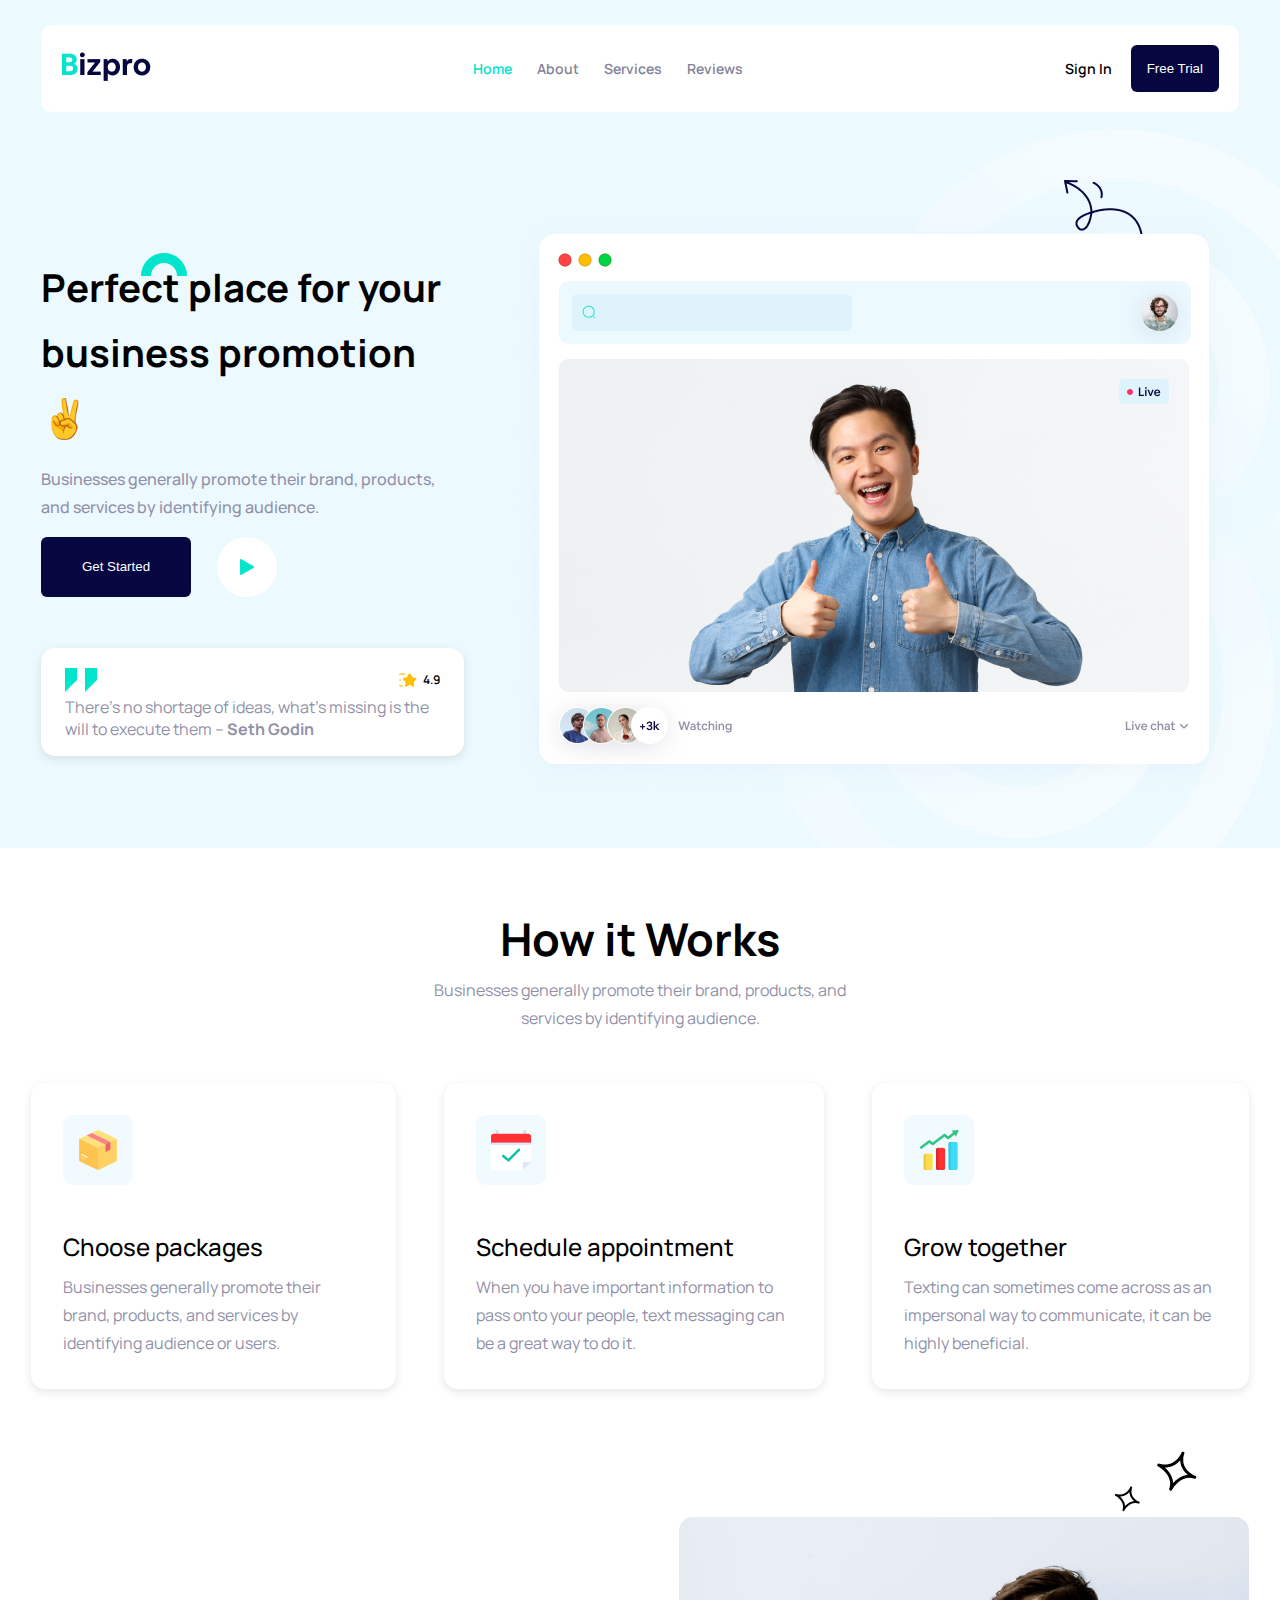
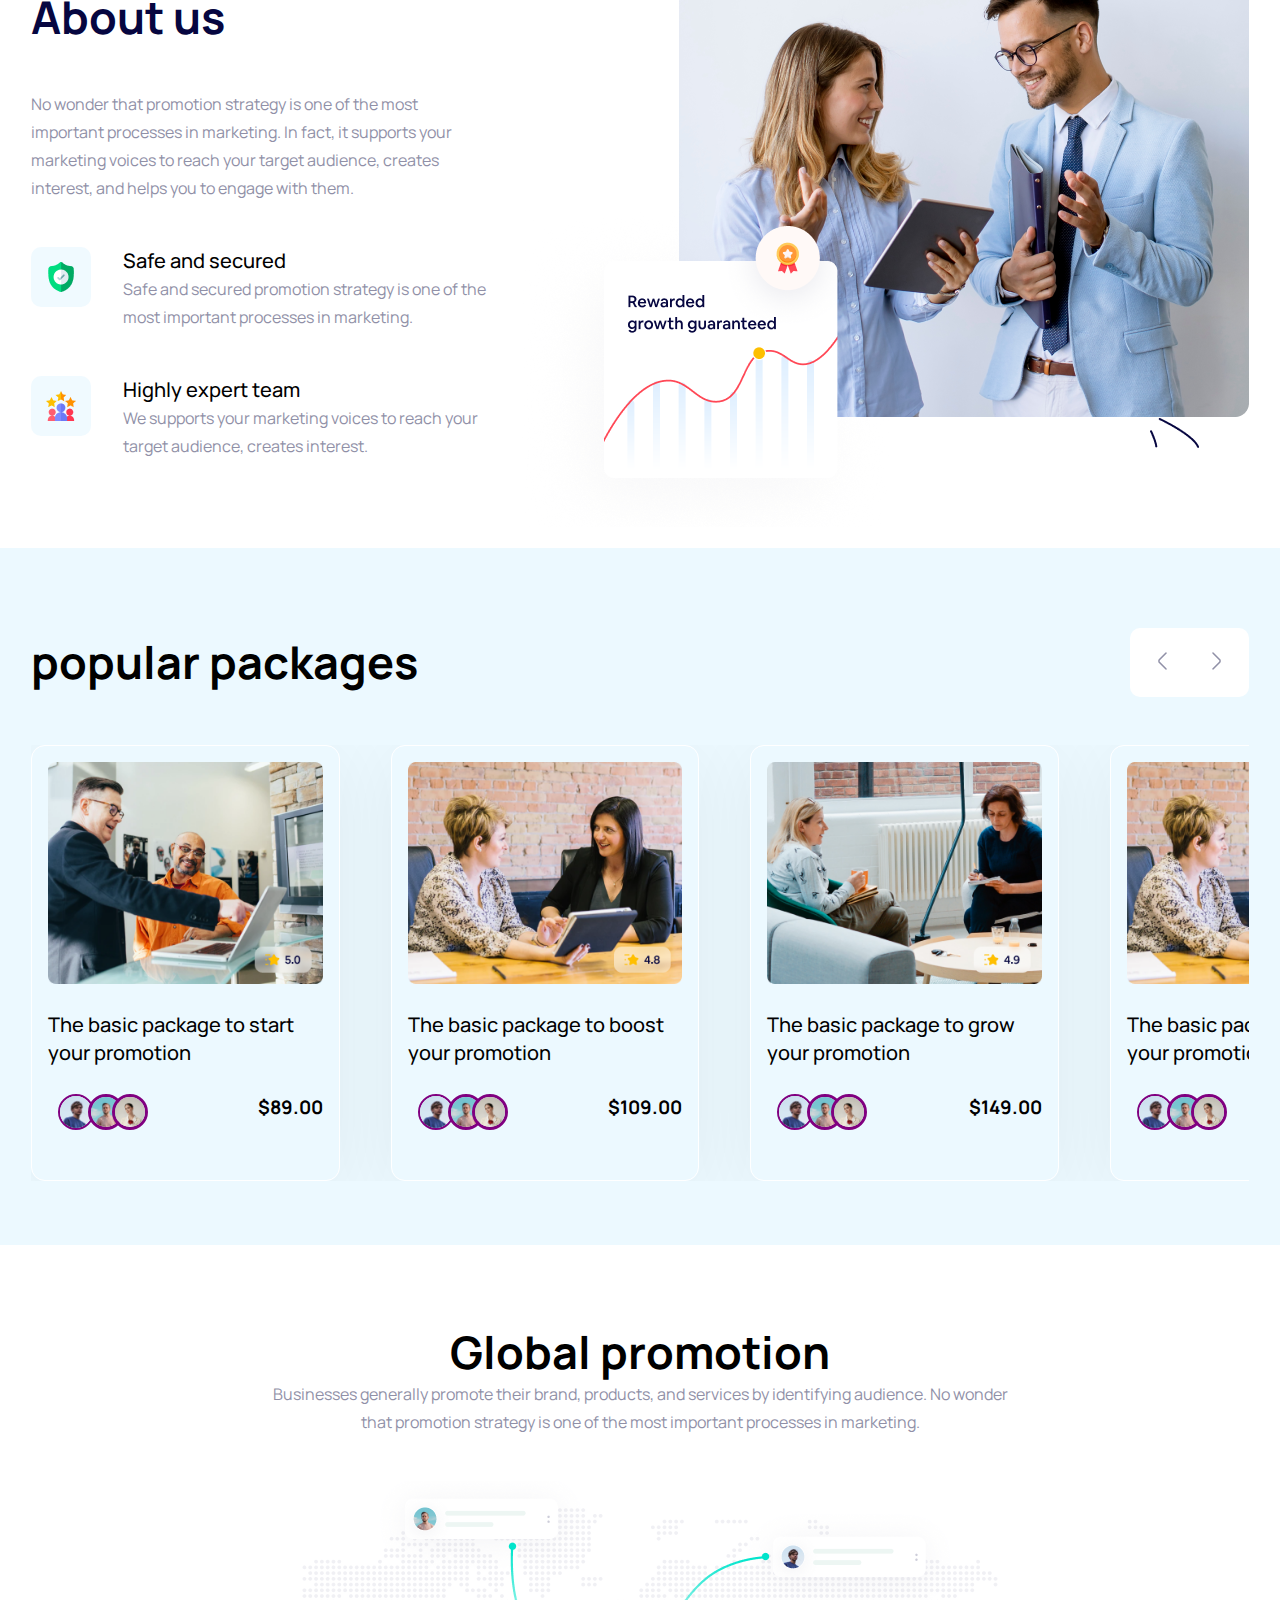
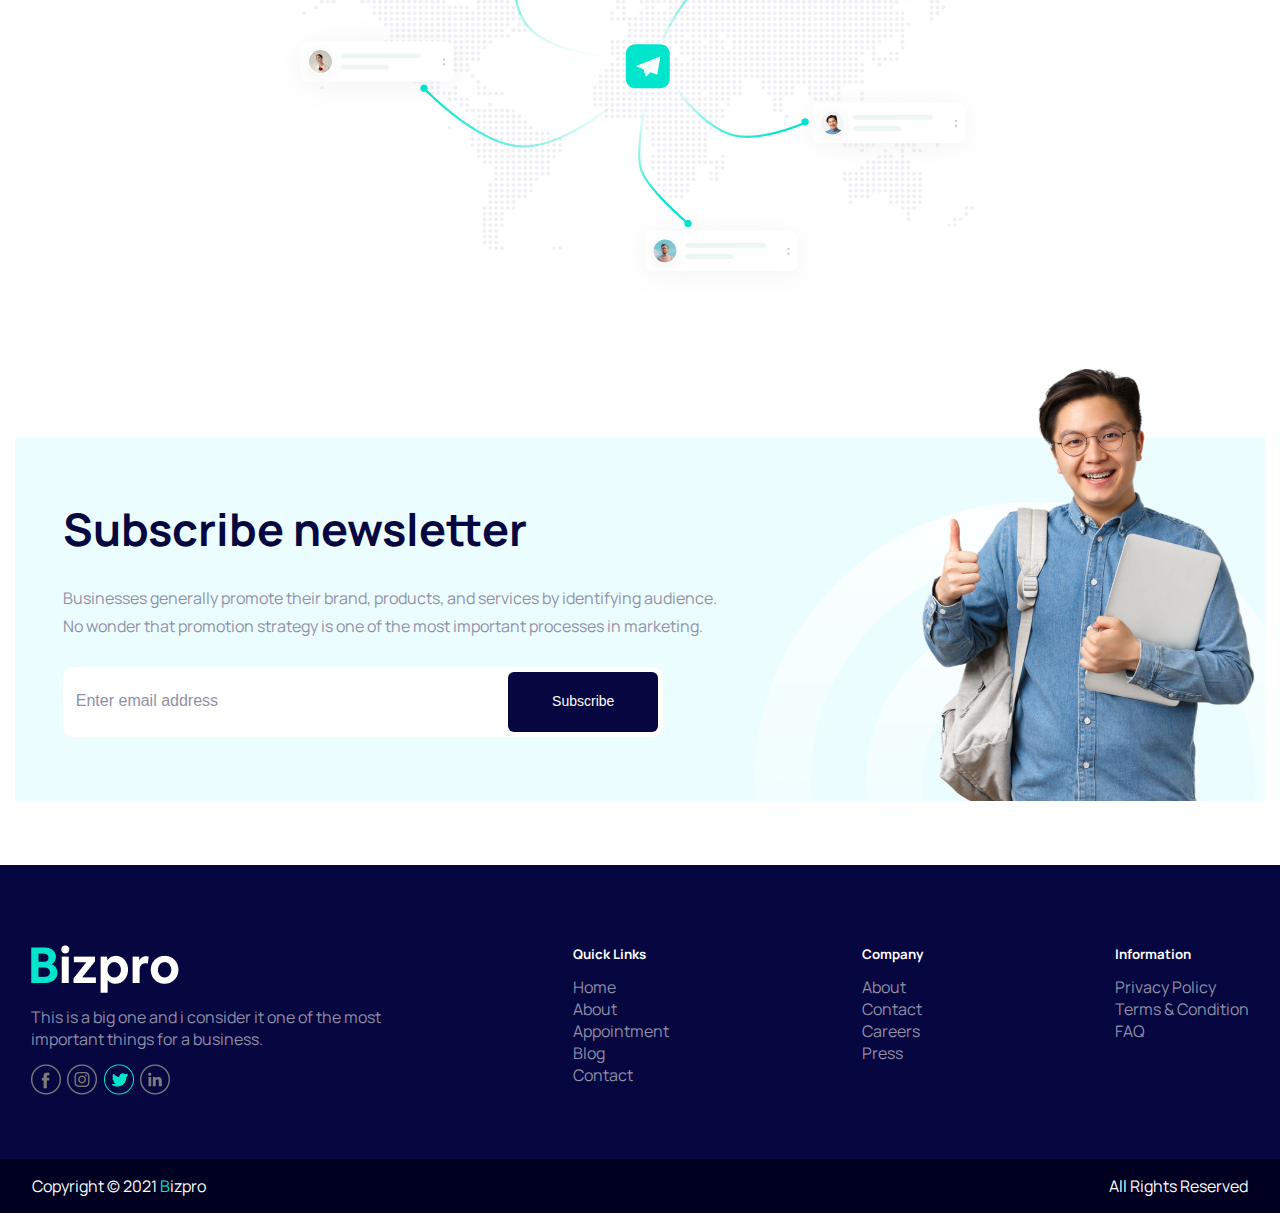
==== index.html @ c0f68557 "adjustment to folder structure" ====
<!DOCTYPE html>
<html lang="en">

<head>
    <meta charset="UTF-8">
    <meta name="viewport" content="width=device-width, initial-scale=1.0">
    <title>Bizpro Landing Page</title>
    <link rel="preconnect" href="https://fonts.googleapis.com">
    <link rel="preconnect" href="https://fonts.gstatic.com" crossorigin>
    <link
        href="https://fonts.googleapis.com/css2?family=Manrope:wght@200..800&family=Roboto:ital,wght@0,100;0,300;0,400;0,500;0,700;0,900;1,100;1,300;1,400;1,500;1,700;1,900&display=swap"
        rel="stylesheet">
    <link rel="stylesheet" href="style.css">
</head>

<body>
    <div class="section1">
        <img class="group2" src="/images/Group (4).png" alt="">
        <img class="group3" src="/images/Group 33760 (2).png" alt="">
        <img class="group4" src="/images/Group (3).png" alt="">

        <div class="container">
            <header>
                <a href="#"><img src="/images/Bizpro.png" alt="logo"></a>
                <ul>
                    <a href="#" style="color:#00E5CC;">
                        <li>Home</li>
                    </a>
                    <a href="#">
                        <li>About</li>
                    </a>
                    <a href="#">
                        <li>Services</li>
                    </a>
                    <a href="#">
                        <li>Reviews</li>
                    </a>
                </ul>
                <div class="access">
                    <a href="" class="sign-in">Sign In</a>
                    <button class="free-trial">Free Trial</button>
                </div>
            </header>

            <div class="main-contents">
                <div class="details">
                    <img class="group5" src="/images/Ellipse 11.png" alt="">
                    <div class="details-text">
                        <h1>Perfect place for your business promotion ✌️</h1>
                        <p>Businesses generally promote their brand, products, and services by identifying audience.</p>
                        <div class="action">
                            <button class="get-started">Get Started </button>
                            <div class="play">
                                <img src="/images/Polygon 1.png" alt="">
                            </div>
                        </div>
                    </div>
                    <div class="qoutes">
                        <div class="qoute-icon">
                            <img src="/images/straight-quotes 1.png" alt="">
                            <div class="star"><img src="/images/star.png" alt=""><span>4.9</span></div>
                        </div>
                        <p>There’s no shortage of ideas, what’s missing is the
                            will to execute them – <strong>Seth Godin</strong></p>
                    </div>
                </div>
                <div class="image">
                    <img src="/images/hero main component (1).png" alt="">
                </div>
            </div>
        </div>
    </div>

    <!-- section2 -->
    <div class="section2">
        <div class="container">
            <div class="section2-content">
                <div class="how">
                    <h1>How it Works</h1>
                    <p>Businesses generally promote their brand, products, and services by identifying audience.</p>
                </div>

                <div class="row">
                    <div class="row-options">
                        <div class="icon"><img src="/images/box.png" alt=""></div>

                        <div class="option-text">
                            <h2>Choose packages</h2>
                            <p>Businesses generally promote their brand, products, and services by identifying audience
                                or
                                users.</p>
                        </div>
                    </div>

                    <div class="row-options">
                        <div class="icon"><img src="/images/calendar.png" alt=""></div>

                        <div class="option-text">
                            <h2>Schedule appointment</h2>
                            <p>When you have important information to pass onto your people, text messaging can be a
                                great
                                way
                                to do it.</p>
                        </div>
                    </div>
                    <div class="row-options">
                        <div class="icon"><img src="/images/statistics.png" alt=""></div>

                        <div class="option-text">
                            <h2>Grow together</h2>
                            <p>Texting can sometimes come across as an impersonal way to communicate, it can be highly
                                beneficial.</p>
                        </div>
                    </div>
                </div>
            </div>
        </div>
    </div>
    <!-- section 3 -->
    <div class="section3">
        <img src="/images/Group 33761.png" alt="" class="group6">
        <img src="/images/Group 33762.png" alt="" class="group7">
        <div class="container">
            <div class="about-us">
                <div class="aboutus-text">
                    <h1>About us</h1>
                    <p>No wonder that promotion strategy is one of the most important processes in marketing. In fact,
                        it
                        supports your marketing voices to reach your target audience, creates interest, and helps you to
                        engage with them.
                    </p>
                    <div class="info">
                        <div class="info-icon">
                            <img src="/images/shield 1.png" alt="">
                        </div>
                        <div class="info-texts">
                            <h2>Safe and secured</h2>
                            <p>Safe and secured promotion strategy is one of the most important processes in
                                marketing.
                            </p>
                        </div>
                    </div>
                    <div class="info">
                        <div class="info-icon">
                            <img src="/images/rating 1.png" alt="">
                        </div>
                        <div class="info-texts">
                            <h2>Highly expert team</h2>
                            <p>We supports your marketing voices to reach your target audience, creates interest.
                            </p>
                        </div>
                    </div>
                </div>
                <div class="image">
                    <img src="/images/Group 25 (1).png" alt="">
                </div>
            </div>

        </div>
    </div>

    <!-- section4 -->

    <div class="section4">
        <div class="container">
            <div class="popular-packages">
                <div class="popular-packages-texts">
                    <h1>popular packages</h1>
                    <div class="arrow-btn">
                        <button id="left"><img src="/images/arrow-left.png" alt="arrow-left"></button>
                        <button id="right"><img src="/images/arrow-left.png" alt="arrow-left"></button>
                    </div>
                </div>
                <div class="wrapper">
                    <div class="carousel">
                        <div class="card">
                            <img src="/images/Frame 16 (1).png" alt="" draggable="false">
                            <h2>The basic package to start your promotion</h2>
                            <div class="users">
                                <div class="image-container con">
                                    <div class="image-wrapper">
                                        <img src="/images/image 51.png" alt="Image 1">
                                    </div>
                                    <div class="image-wrapper">
                                        <img src="/images/image 52.png" alt="Image 2">
                                    </div>
                                    <div class="image-wrapper">
                                        <img src="/images/image 53.png" alt="Image 3">
                                    </div>
                                    <!-- <p>200K+ Users</p> -->
                                </div>
                                <h3>$89.00</h3>
                            </div>
                        </div>

                        <div class="card">
                            <img src="/images/Frame 16 (2).png" alt="" draggable="false">
                            <h2>The basic package to boost your promotion</h2>
                            <div class="users">
                                <div class="image-container con">
                                    <div class="image-wrapper">
                                        <img src="/images/image 51.png" alt="Image 1">
                                    </div>
                                    <div class="image-wrapper">
                                        <img src="/images/image 52.png" alt="Image 2">
                                    </div>
                                    <div class="image-wrapper">
                                        <img src="/images/image 53.png" alt="Image 3">
                                    </div>
                                    <!-- <p>109K+ Users</p> -->
                                </div>
                                <h3>$109.00</h3>
                            </div>
                        </div>
                        <div class="card">
                            <img src="/images/Frame 16.png" alt="" draggable="false">
                            <h2>The basic package to grow your promotion</h2>
                            <div class="users">
                                <div class="image-container con">
                                    <div class="image-wrapper">
                                        <img src="/images/image 51.png" alt="Image 1">
                                    </div>
                                    <div class="image-wrapper">
                                        <img src="/images/image 52.png" alt="Image 2">
                                    </div>
                                    <div class="image-wrapper">
                                        <img src="/images/image 53.png" alt="Image 3">
                                    </div>
                                    <!-- <p>99K+ Users</p> -->
                                </div>
                                <h3>$149.00</h3>
                            </div>
                        </div>

                        <div class="card">
                            <img src="/images/Frame 16 (2).png" alt="">
                            <h2>The basic package to start your promotion</h2>
                            <div class="users">
                                <div class="image-container con">
                                    <div class="image-wrapper">
                                        <img src="/images/image 51.png" alt="Image 1">
                                    </div>
                                    <div class="image-wrapper">
                                        <img src="/images/image 52.png" alt="Image 2">
                                    </div>
                                    <div class="image-wrapper">
                                        <img src="/images/image 53.png" alt="Image 3">
                                    </div>
                                    <!-- <p>200k+ Users</p> -->
                                </div>
                                <h3>$89.00</h3>
                            </div>
                        </div>

                        <div class="card">
                            <img src="/images/Frame 16 (2).png" alt="" draggable="false">
                            <h2>The basic package to start your promotion</h2>
                            <div class="users">
                                <div class="image-container con">
                                    <div class="image-wrapper">
                                        <img src="/images/image 51.png" alt="Image 1">
                                    </div>
                                    <div class="image-wrapper">
                                        <img src="/images/image 52.png" alt="Image 2">
                                    </div>
                                    <div class="image-wrapper">
                                        <img src="/images/image 53.png" alt="Image 3">
                                    </div>
                                    <!-- <p>200k+ Users</p> -->
                                </div>
                                <h3>$89.00</h3>
                            </div>
                        </div>

                        <div class="card">
                            <img src="/images/Frame 16 (1).png" alt="" draggable="false">
                            <h2>The basic package to start your promotion</h2>
                            <div class="users">
                                <div class="image-container con">
                                    <div class="image-wrapper">
                                        <img src="/images/image 51.png" alt="Image 1">
                                    </div>
                                    <div class="image-wrapper">
                                        <img src="/images/image 52.png" alt="Image 2">
                                    </div>
                                    <div class="image-wrapper">
                                        <img src="/images/image 53.png" alt="Image 3">
                                    </div>
                                    <!-- <p>200k+ Users</p> -->
                                </div>
                                <h3>$89.00</h3>
                            </div>
                        </div>

                    </div>
                </div>

            </div>
        </div>
    </div>

    <!-- section5 -->
    <div class="section5">
        <div class="container">
            <div class="promotion">
                <div class="promotion-text">
                    <h1>Global promotion</h1>
                    <p>Businesses generally promote their brand, products, and services by identifying audience. No
                        wonder that promotion strategy is one of the most important processes in marketing.</p>
                </div>
                <img src="/images/Screenshot 2024-03-05 112658.png" alt="">
            </div>
        </div>
    </div>

    <!-- cta -->

    <div class="cta">
        <div class="container-cta">
            <img class="group9" src="/images/university.png" alt="">
            <img class="group8" src="/images/Group (5).png" alt="">
            <div class="subscribe">
                <h1>Subscribe newsletter</h1>
                <p>Businesses generally promote their brand, products, and services by identifying audience. No wonder
                    that promotion strategy is one of the most important processes in marketing.</p>
            </div>
            <div class="email">
                <input type="email" placeholder="Enter email address">
                <button class="get-started subscribe-btn">Subscribe</button>
            </div>
        </div>
    </div>

    <!-- last-section -->
    <div class="last-section">
        <div class="container">
            <div class="last-section-contents">
                <div class="first">
                    <img src="/images/Bizpro (1).png" alt="">
                    <p>This is a big one and i consider it one of the most important things for a business.</p>
                    <div class="socials">
                        <img src="/images/Facebook.png" alt="">
                        <img src="/images/Instagram.png" alt="">
                        <img src="/images/Twitter.png" alt="">
                        <img src="/images/LinkedIn.png" alt="">
                    </div>
                </div>
                <div class="others">
                    <h5>Quick Links</h5>
                    <ul>
                        <a href="#">
                            <li>Home</li>
                        </a>
                        <a href="#">
                            <li>About</li>
                        </a>
                        <a href="#">
                            <li>Appointment</li>
                        </a>
                        <a href="#">
                            <li>Blog</li>
                        </a>
                        <a href="#">
                            <li>Contact</li>
                        </a>
                    </ul>
                </div>
                <div class="others">
                    <h5>Company</h5>
                    <ul>
                        <a href="#">
                            <li>About</li>
                        </a>
                        <a href="#">
                            <li>Contact</li>
                        </a>
                        <a href="#">
                            <li>Careers</li>
                        </a>
                        <a href="#">
                            <li>Press</li>
                        </a>
                    </ul>
                </div>
                <div class="others">
                    <h5>Information</h5>
                    <ul>
                        <a href="#">
                            <li>Privacy Policy</li>
                        </a>
                        <a href="#">
                            <li>Terms & Condition</li>
                        </a>
                        <a href="#">
                            <li>FAQ</li>
                        </a>
                    </ul>
                </div>
            </div>
        </div>
    </div>
    <!-- footer -->
    <footer>
        <div class="container">
            <div class="footer">
                <p>Copyright © 2021 <span>B</span>izpro</p>
                <p>All Rights Reserved</p>
            </div>
        </div>
    </footer>
    <script src="script.js"></script>
</body>

</html>
---- style.css ----
* {
  box-sizing: border-box;
  margin: 0;
  padding: 0;
}

body {
  font-family: "Manrope", sans-serif;
}

img {
  max-width: 100%;
}

.section1 {
  position: relative;
  background: #ecf9ff;
  padding: 25px 25px 45px 25px;
}

.container {
  max-width: 1250px;
  margin: 0 auto;
  padding: 0 1rem;
}

.group2 {
  position: absolute;
  right: 0;
}

.group3 {
  position: absolute;
  right: 80px;
  top: 180px;
}

.group4 {
  position: absolute;
  bottom: 0;
  right: 0;
}

header {
  background-color: #fff;
  display: flex;
  justify-content: space-between;
  align-items: center;
  flex-grow: 1;
  border-radius: 10px;
  padding: 20px;
}

header ul {
  display: flex;
  gap: 25px;
}
header ul li {
  list-style-type: none;
}
header ul a {
  text-decoration: none;
  color: #828297;
  font-size: 14px;
  font-weight: 600;
}

.access {
  display: flex;
  align-items: center;
  gap: 1.5vw;
}

.sign-in {
  text-decoration: none;
  font-weight: 600;
  color: #000;
  font-size: 14px;
}

.free-trial {
  padding: 1rem;
  border: none;
  background-color: #060640;
  color: #fff;
  border-radius: 6px;
}

.main-contents {
  display: flex;
  align-items: center;
  justify-content: space-between;
  padding-top: 6rem;
}

.details {
  position: relative;
  max-width: 423px;
  display: flex;
  flex-direction: column;
  gap: 4vw;
}

.group5 {
  position: absolute;
  top: -2px;
  left: 100px;
}

.details-text {
  display: flex;
  flex-direction: column;
  gap: 1.2vw;
  text-align: left;
}

.details-text h1 {
  font-size: 3vw;
  font-weight: 700;
  line-height: 65px;
}

.details-text p {
  font-size: 16px;
  font-weight: 500;
  line-height: 28px;
  color: #9090a7;
}

.get-started {
  width: 150px;
  height: 60px;
  border: none;
  background-color: #060640;
  color: #fff;
  border-radius: 6px;
}

.action {
  display: flex;
  gap: 2vw;
}

.play {
  width: 60px;
  height: 60px;
  border-radius: 60px;
  display: grid;
  place-content: center;
  background-color: #fff;
}

.qoutes {
  background-color: #fff;
  color: #9090a7;
  border-radius: 14px;
  padding: 1rem 1.5rem;
  box-shadow: 0 3px 10px rgb(0 0 0 / 0.1);
}

.qoute-icon {
  display: flex;
  justify-content: space-between;
  align-items: center;
}

.qoute-icon span {
  font-weight: 600;
  font-size: 12px;
  color: #000;
}
.star {
  display: flex;
  align-items: center;
  gap: 0.4vw;
}

.image {
  z-index: 10000;
}

/* section */

.section2 {
  background: #fff;
  padding: 4rem 0 3rem 0;
}

.section2-content {
  display: flex;
  flex-direction: column;
  align-items: center;
  gap: 4vw;
}

.how {
  display: flex;
  flex-direction: column;
  gap: 1vh;
  text-align: center;
}
.how h1,
.promotion-text h1 {
  font-size: 45px;
  font-weight: 700;
  line-height: 55px;
}
.how p,
.promotion-text p {
  font-size: 16px;
  font-weight: 400;
  line-height: 28px;
  max-width: 431px;
  color: #9090a7;
}

.row {
  display: flex;
  gap: 3rem;
}

.row-options {
  background-color: #fff;
  box-shadow: 0 3px 10px rgb(0 0 0 / 0.1);
  display: flex;
  flex-direction: column;
  gap: 5vh;
  padding: 2rem;
  max-width: 380px;
  border-radius: 14px;
  border: 2px;
  opacity: 0.04px;
}

.icon {
  width: 70px;
  height: 70px;
  border-radius: 10px;
  background: #ecf9ffcc;
  display: grid;
  place-items: center;
}

.option-text {
  display: flex;
  flex-direction: column;
  gap: 1vh;
}

.option-text h2 {
  font-size: 24px;
  font-weight: 500;
  line-height: 34px;
}

.option-text p {
  font-size: 16px;
  font-weight: 400;
  line-height: 28px;
  color: #9090a7;
}

/* section3 */

.section3 {
  position: relative;
  background: #fff;
  padding: 5rem 0 1rem 0;
}

.group6 {
  position: absolute;
  top: 0;
  right: 55px;
}

.group7 {
  position: absolute;
  right: 80px;
  bottom: 100px;
}

.about-us {
  display: flex;
  justify-content: space-between;
  align-items: center;
}

.aboutus-text {
  max-width: 456px;
  display: flex;
  flex-direction: column;
  gap: 5vh;
}

.aboutus-text h1 {
  font-size: 45px;
  font-weight: 700;
  line-height: 55px;
  color: #060640;
}

.aboutus-text p {
  font-size: 16px;
  font-weight: 400;
  line-height: 28px;
  color: #9090a7;
}
.info {
  display: flex;
  gap: 2rem;
}
.info h2 {
  font-size: 20px;
  font-weight: 500;
  line-height: 28px;
}

.info-icon {
  width: 60px;
  height: 60px;
  border-radius: 10px;
  background: #ecf9ffcc;
  display: grid;
  place-items: center;
  flex-shrink: 0;
}

/* section4 */

.section4 {
  background: #ecf9ff;
  padding: 5rem 0 4rem 0;
}

.popular-packages {
  display: flex;
  flex-direction: column;
  gap: 3rem;
}

.popular-packages-texts {
  display: flex;
  justify-content: space-between;
  align-items: center;
}

.popular-packages-texts h1 {
  font-size: 45px;
  font-weight: 700;
  line-height: 55px;
}

.wrapper {
  max-width: 1570px;
  width: 100%;
}

.wrapper .carousel {
  display: grid;
  grid-auto-flow: column;
  grid-auto-columns: calc((100% / 3.8) - 12px);
  gap: 4vw;
  overflow: hidden;
  scroll-behavior: smooth;
}

.carousel.dragging .card {
  user-select: none;
  cursor: grab;
}

.card {
  max-width: 370px;
  min-height: 436px;
  border-radius: 14px;
  border: 1px solid #ffffff;
  box-shadow: 0px 10px 70px 0px #0202260f;
  padding: 1rem;
  display: flex;
  flex-direction: column;
  gap: 3vh;
  cursor: pointer;
}

.card h2 {
  font-size: 20px;
  font-weight: 500;
  line-height: 28px;
}

.card p {
  font-size: 14px;
  font-weight: 500;
  line-height: 28px;
}

.users {
  display: flex;
  justify-content: space-between;
}
.image-container {
  position: relative;
}

.image-wrapper {
  position: absolute;
  border-radius: 50%;
  overflow: hidden;
}

.image-wrapper:nth-child(1) {
  left: 10px;
  z-index: 3;
  height: 36px;
  width: 36px;
  border-radius: 50%;
  border: 2px solid purple;
}

.image-wrapper:nth-child(2) {
  left: 40px;
  z-index: 4;
  height: 36px;
  width: 36px;
  border-radius: 50%;
  border: 3px solid purple;
}

.image-wrapper:nth-child(3) {
  left: 64px;
  z-index: 5;
  height: 36px;
  width: 36px;
  border-radius: 50%;
  border: 3px solid purple;
}
.arrow-btn {
  background-color: #ffffff;
  padding: 0.5rem;
  border-radius: 10px;
}

#left,
#right {
  background-color: transparent;
  outline: none;
  border: none;
  padding: 13px;
  border-radius: 8px;
  cursor: pointer;
}

#right img {
  rotate: -180deg;
}
/* section5 */
.section5 {
  background: #fff;
  padding: 5rem 0 4rem 0;
}

.promotion {
  display: flex;
  flex-direction: column;
  align-items: center;
  gap: 5vh;
}

.promotion-text {
  text-align: center;
}

.promotion-text p {
  max-width: 764px;
}

/* cta */

.cta {
  background: #fff;
  padding: 5rem 0 4rem 0;
}

.container-cta {
  position: relative;
  max-width: 1250px;
  margin: 0 auto;
  background: #ecfdff;
  padding: 4rem 3rem;
}
.group8 {
  position: absolute;
  right: 0;
  z-index: 1;
  /* background-color: red; */
}

.group9 {
  position: absolute;
  right: 0;
  z-index: 3;
  bottom: 0;
}
.subscribe {
  max-width: 668px;
  display: flex;
  flex-direction: column;
  gap: 3vh;
  padding-bottom: 3vh;
}
.subscribe h1 {
  font-size: 45px;
  font-weight: 700;
  line-height: 55px;
  color: #060640;
}
.subscribe p {
  font-size: 16px;
  font-weight: 400;
  line-height: 28px;
  color: #9090a7;
  z-index: 100000;
}

.email {
  max-width: 600px;
  display: flex;
  padding: 0.3rem;
  background-color: #fff;
  border-radius: 10px;
}
.email input {
  flex: 1;
  outline: none;
  border: none;
  padding: 0.5rem;
}

.email input::placeholder {
  font-size: 16px;
  font-weight: 400;
  line-height: 16px;
  color: #9090a7;
}

.subscribe-btn {
  font-size: 14px;
  font-weight: 500;
  line-height: 15px;
  z-index: 1000;
}

/* last section */
.last-section {
  background: #060640;
  color: #fff;
  padding: 5rem 0 4rem 0;
}

.last-section-contents {
  display: flex;
  justify-content: space-between;
}

.first {
  max-width: 350px;
  display: grid;
  gap: 1.5vh;
}
.first p {
  color: #9090a7;
}

.others {
  display: flex;
  flex-direction: column;
  gap: 1.5vh;
}

.others ul a {
  color: #9090a7;
  text-decoration: none;
}
.others ul a li {
  list-style-type: none;
}

.socials {
  display: flex;
  gap: 0.5vw;
}

/* footer */

footer {
  background: #000020;
  color: #fff;
  padding: 1rem;
}

.footer {
  display: flex;
  justify-content: space-between;
  align-items: center;
}

.footer span {
  color: #00e5cc;
}

@media (max-width: 900px) {
  .main-contents {
    flex-direction: column;
  }
  header ul {
    display: none;
  }

  .row {
    flex-direction: column;
  }
  .about-us {
    flex-direction: column-reverse;
  }
  .group9,
  .group8,
  .group3 {
    z-index: -1;
  }
  .last-section-contents {
    flex-direction: column;
    justify-content: center;
    padding: 4rem;
    gap: 3vh;
  }
  .wrapper .carousel {
    grid-auto-columns: calc((100% / 2.8) - 12px);
  }
}

@media (max-width: 700px) {
  .wrapper .carousel {
    grid-auto-columns: 100%;
    place-items: center;
  }
  .popular-packages-texts h1 {
    font-size: 25px;
  } 
}
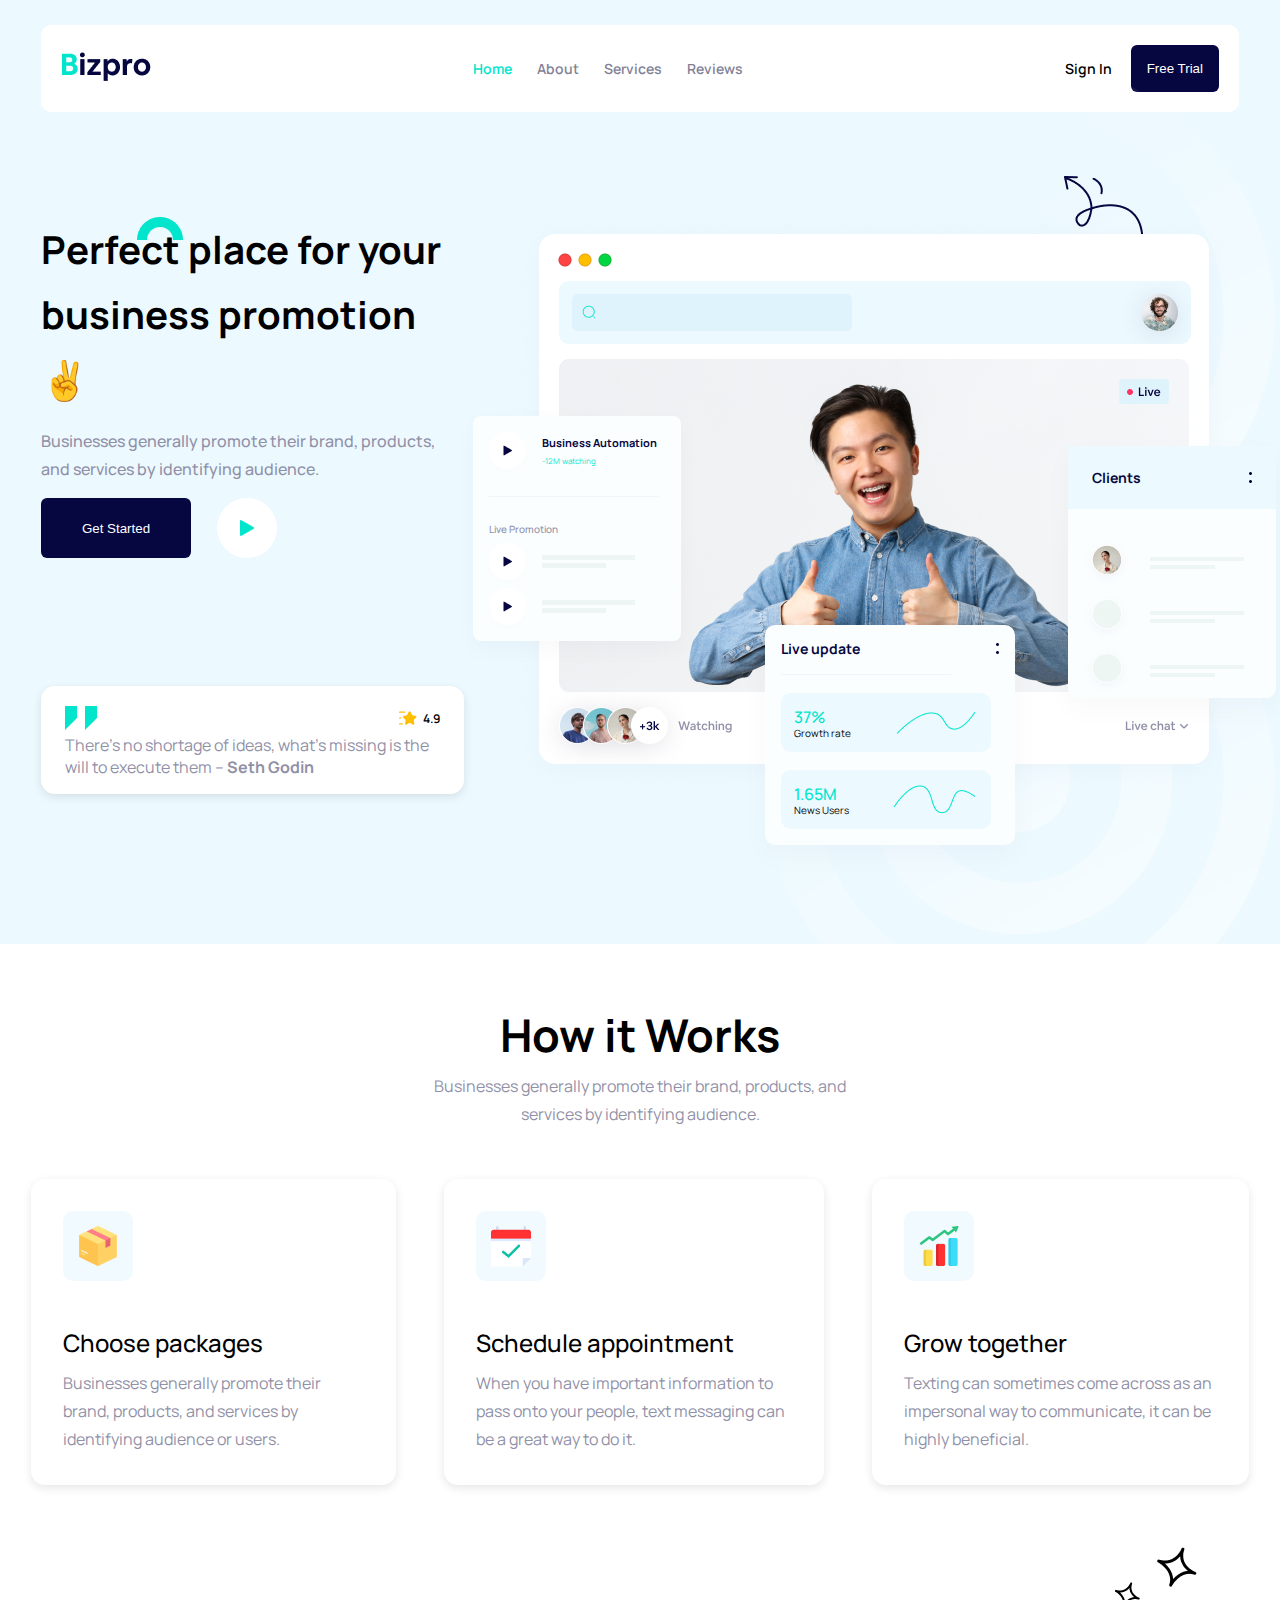
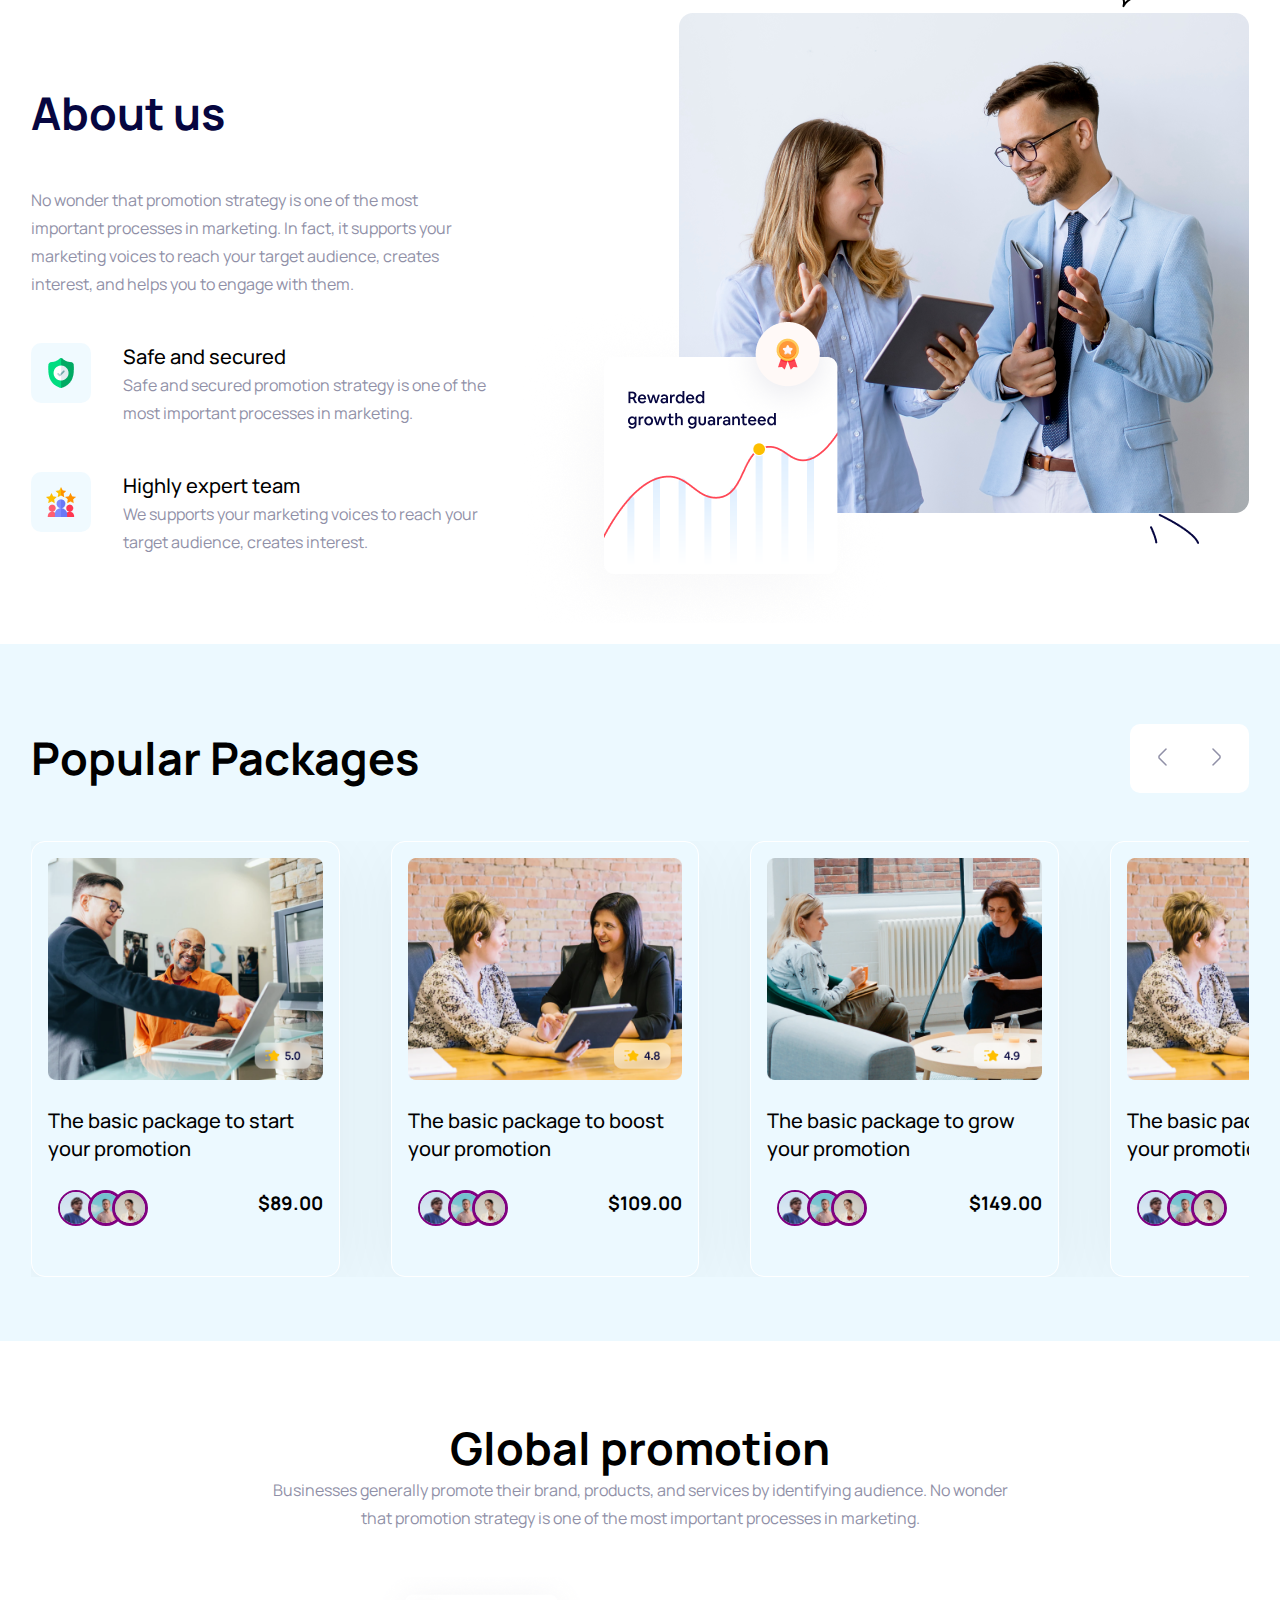
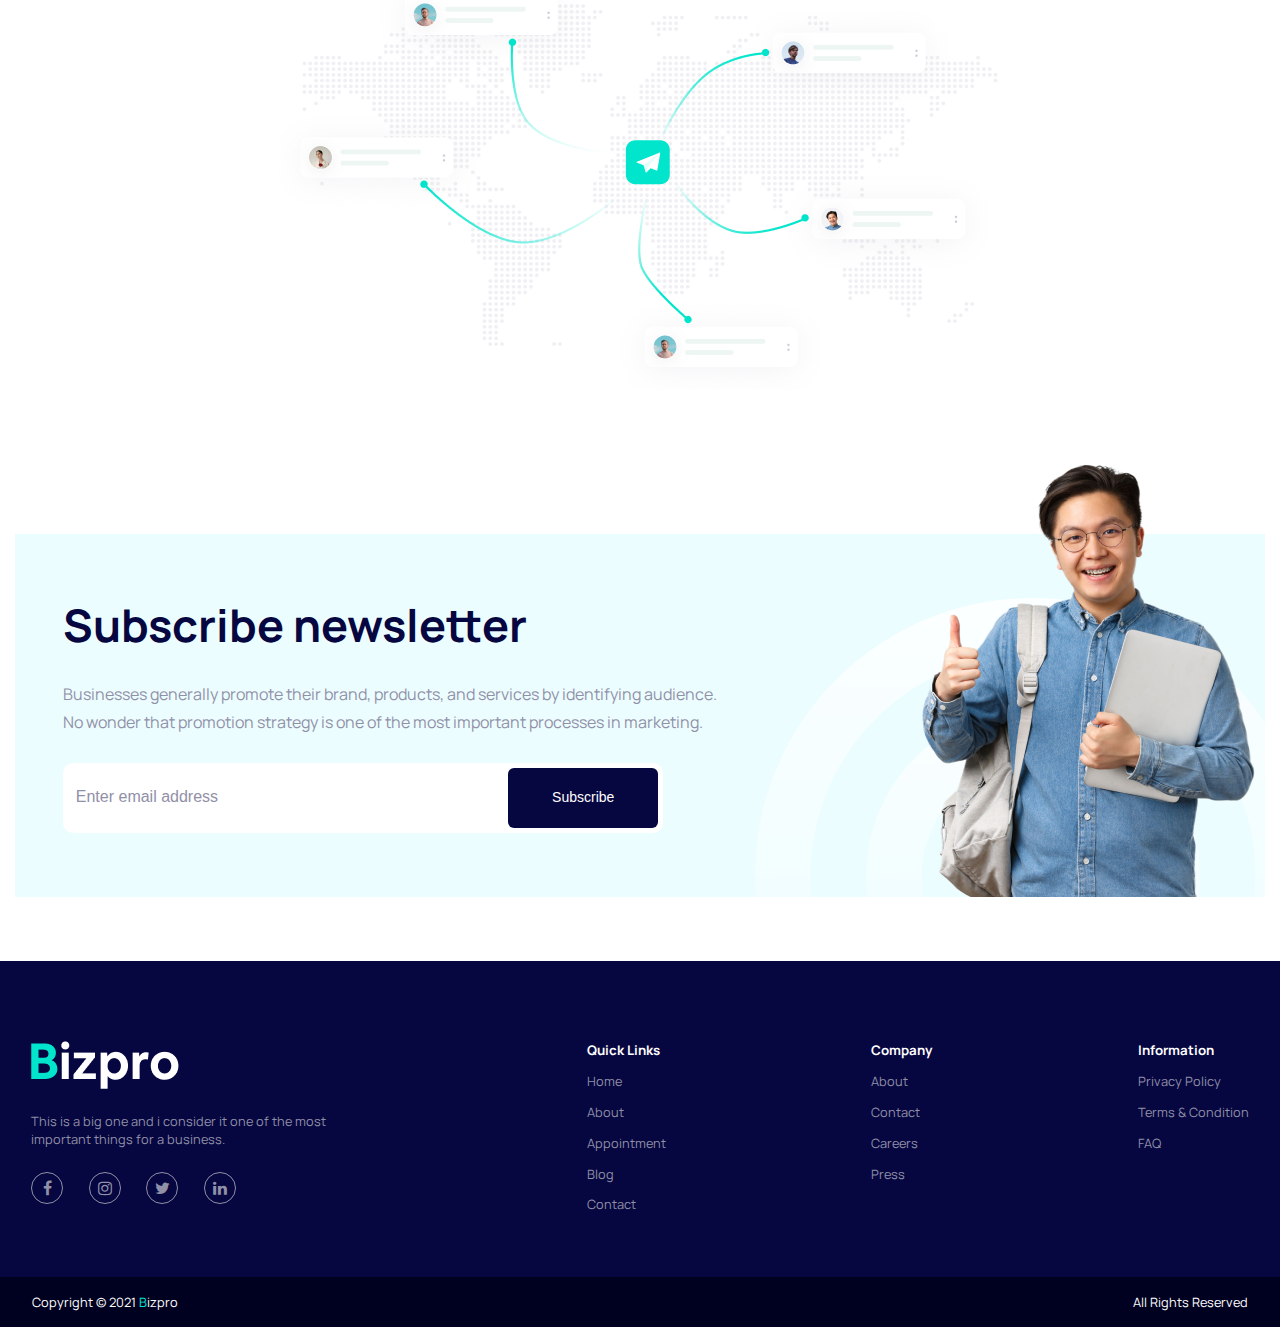
==== commit 0e754c6e: "mobile adjustment" ====
--- a/index.html
+++ b/index.html
@@ -10,39 +10,68 @@
     <link
         href="https://fonts.googleapis.com/css2?family=Manrope:wght@200..800&family=Roboto:ital,wght@0,100;0,300;0,400;0,500;0,700;0,900;1,100;1,300;1,400;1,500;1,700;1,900&display=swap"
         rel="stylesheet">
+    <link rel="stylesheet" href="https://cdnjs.cloudflare.com/ajax/libs/font-awesome/4.7.0/css/font-awesome.min.css">
     <link rel="stylesheet" href="style.css">
 </head>
-
 <body>
+
     <div class="section1">
-        <img class="group2" src="/images/Group (4).png" alt="">
+        <img class="group2" src="/images/Group (3).png" alt="">
         <img class="group3" src="/images/Group 33760 (2).png" alt="">
         <img class="group4" src="/images/Group (3).png" alt="">
 
-        <div class="container">
+        <!-- moile -->
+        <div class="mobile-header ">
+            <i class="fa fa-close close"></i>
+
+            <ul>
+                <a href="#main-contents">
+                    <li>Home</li>
+                </a>
+                <a href="#about">
+                    <li>About</li>
+                </a>
+                <a href="#services">
+                    <li>Services</li>
+                </a>
+                <a href="#reviews">
+                    <li>Reviews</li>
+                </a>
+                <a href="" class="sign-in sign-in-curesor">Sign In</a>
+                <a href="#"> <button class="free-trial">Free Trial</button></a>
+            </ul>
+
+        </div>
+
+        <div class="container">
+
             <header>
-                <a href="#"><img src="/images/Bizpro.png" alt="logo"></a>
+                <a href="#" class="logo"><img src="/images/Bizpro.png" alt="logo"></a>
                 <ul>
-                    <a href="#" style="color:#00E5CC;">
+                    <a href="#main-contents" style="color:#00E5CC;">
                         <li>Home</li>
                     </a>
-                    <a href="#">
+                    <a href="#about">
                         <li>About</li>
                     </a>
-                    <a href="#">
+                    <a href="#services">
                         <li>Services</li>
                     </a>
-                    <a href="#">
+                    <a href="#reviews">
                         <li>Reviews</li>
                     </a>
                 </ul>
+
                 <div class="access">
-                    <a href="" class="sign-in">Sign In</a>
+                    <a href="" class="sign-in sign-in-curesor">Sign In</a>
                     <button class="free-trial">Free Trial</button>
                 </div>
+                <div class="ham"><i class="fa fa-bars "></i></div>
+
             </header>
 
-            <div class="main-contents">
+
+            <div class="main-contents" id="main-contents">
                 <div class="details">
                     <img class="group5" src="/images/Ellipse 11.png" alt="">
                     <div class="details-text">
@@ -51,7 +80,7 @@
                         <div class="action">
                             <button class="get-started">Get Started </button>
                             <div class="play">
-                                <img src="/images/Polygon 1.png" alt="">
+                                <img id="play" src="/images/Polygon 1.png" alt="">
                             </div>
                         </div>
                     </div>
@@ -66,13 +95,108 @@
                 </div>
                 <div class="image">
                     <img src="/images/hero main component (1).png" alt="">
-                </div>
-            </div>
-        </div>
+                    <div class="biz-auto">
+                        <div class="play-biz-auto">
+                            <div class="black-play">
+                                <img src="/images/Polygon 1 (2).png" alt="">
+                            </div>
+                            <div class="biz-auto-text">
+                                <h4>Business Automation</h4>
+                                <p>-12M watching</p>
+                            </div>
+                        </div>
+                        <div class="full-line"></div>
+                        <div class="fade-play">
+                            <span>Live Promotion</span>
+                            <div class="fade-play-ch">
+                                <div class="black-play">
+                                    <img src="/images/Polygon 1 (2).png" alt="">
+                                </div>
+                                <div class="lines">
+                                    <div class="hundred"></div>
+                                    <div class="seventy"></div>
+                                </div>
+                            </div>
+                            <div class="fade-play-ch">
+                                <div class="black-play">
+                                    <img src="/images/Polygon 1 (2).png" alt="">
+                                </div>
+                                <div class="lines">
+                                    <div class="hundred"></div>
+                                    <div class="seventy"></div>
+                                </div>
+                            </div>
+                        </div>
+                    </div>
+
+                    <div class="live-update">
+                        <div class="live-update-text">
+                            <div class="live-update-text-one">
+                                <span>Live update</span>
+                                <div class="circles">
+                                    <img src="/images/circle.png" alt="cicles">
+                                    <img src="/images/circle.png" alt="cicles">
+                                </div>
+                            </div>
+                            <div class="full-line"></div>
+                        </div>
+                        <div class="rate">
+                            <div class="rate-texts">
+                                <span>37%</span>
+                                <p>Growth rate</p>
+                            </div>
+                            <img src="/images/Vector 1.png" alt="">
+                        </div>
+                        <div class="rate">
+                            <div class="rate-texts">
+                                <span>1.65M</span>
+                                <p>News Users</p>
+                            </div>
+                            <img src="/images/Vector 2.png" alt="">
+                        </div>
+                    </div>
+
+                    <div class="clients">
+                        <div class="live-update-text-one clients-one">
+                            <span>Clients</span>
+                            <div class="circles">
+                                <img src="/images/circle.png" alt="cicles">
+                                <img src="/images/circle.png" alt="cicles">
+                            </div>
+                        </div>
+                        <div class="client-content">
+                            <div class="fade-play-ch">
+                                <img src="/images/Frame 7 (1).png" alt="">
+                                <div class="lines">
+                                    <div class="hundred"></div>
+                                    <div class="seventy"></div>
+                                </div>
+                            </div>
+                            <div class="fade-play-ch">
+                                <img src="/images/Frame 7 (2).png" alt="">
+                                <div class="lines">
+                                    <div class="hundred"></div>
+                                    <div class="seventy"></div>
+                                </div>
+                            </div>
+                            <div class="fade-play-ch">
+                                <img src="/images/Frame 7 (2).png" alt="">
+                                <div class="lines">
+                                    <div class="hundred"></div>
+                                    <div class="seventy"></div>
+                                </div>
+                            </div>
+                        </div>
+                    </div>
+                </div>
+
+            </div>
+        </div>
+    </div>
     </div>
 
     <!-- section2 -->
-    <div class="section2">
+    <div class="section2" id="services">
         <div class="container">
             <div class="section2-content">
                 <div class="how">
@@ -117,7 +241,7 @@
         </div>
     </div>
     <!-- section 3 -->
-    <div class="section3">
+    <div class="section3" id="about">
         <img src="/images/Group 33761.png" alt="" class="group6">
         <img src="/images/Group 33762.png" alt="" class="group7">
         <div class="container">
@@ -161,11 +285,11 @@
 
     <!-- section4 -->
 
-    <div class="section4">
+    <div class="section4" id="reviews">
         <div class="container">
             <div class="popular-packages">
                 <div class="popular-packages-texts">
-                    <h1>popular packages</h1>
+                    <h1>Popular Packages</h1>
                     <div class="arrow-btn">
                         <button id="left"><img src="/images/arrow-left.png" alt="arrow-left"></button>
                         <button id="right"><img src="/images/arrow-left.png" alt="arrow-left"></button>
@@ -339,10 +463,11 @@
                     <img src="/images/Bizpro (1).png" alt="">
                     <p>This is a big one and i consider it one of the most important things for a business.</p>
                     <div class="socials">
-                        <img src="/images/Facebook.png" alt="">
-                        <img src="/images/Instagram.png" alt="">
-                        <img src="/images/Twitter.png" alt="">
-                        <img src="/images/LinkedIn.png" alt="">
+                        <div class="icon-container"><i class="fa fa-facebook"></i></div>
+                        <div class="icon-container"><i class="fa fa-instagram"></i></div>
+                        <div class="icon-container"><i class="fa fa-twitter"></i></div>
+                        <div class="icon-container"><i class="fa fa-linkedin"></i></div>
+
                     </div>
                 </div>
                 <div class="others">
--- a/style.css
+++ b/style.css
@@ -12,12 +12,64 @@
   max-width: 100%;
 }
 
+@keyframes slideIn {
+  from {
+    right: -500px;
+  }
+  to {
+    right: 0;
+  }
+}
+
+@keyframes slideout {
+  from {
+    right: 0;
+  }
+  to {
+    right: -500px;
+  }
+}
+
 .section1 {
   position: relative;
   background: #ecf9ff;
   padding: 25px 25px 45px 25px;
-}
-
+  /* z-index: -2; */
+}
+
+.mobile-header {
+  position: absolute;
+  top: 0;
+  right: 0;
+  background-color: #d3ebf6;
+  width: 50vw;
+  min-height: 100vh;
+  z-index: 10000;
+  display: none;
+  flex-direction: column;
+  align-items: flex-end;
+  gap: 10vh;
+  padding-top: 5vw;
+  z-index: 1000;
+}
+
+.fa-close {
+  font-size: 24px;
+  color: #9090a7;
+  z-index: 10000;
+}
+
+.ham {
+  display: none;
+}
+
+.mobile-header ul {
+  display: flex;
+  flex-direction: column;
+  gap: 9vh;
+  padding-left: 2vw;
+  align-self: flex-start;
+}
 .container {
   max-width: 1250px;
   margin: 0 auto;
@@ -27,12 +79,13 @@
 .group2 {
   position: absolute;
   right: 0;
+  /* z-index:-1000 ; */
 }
 
 .group3 {
   position: absolute;
-  right: 80px;
-  top: 180px;
+  right: 5rem;
+  top: 11rem;
 }
 
 .group4 {
@@ -44,27 +97,40 @@
 header {
   background-color: #fff;
   display: flex;
-  justify-content: space-between;
   align-items: center;
   flex-grow: 1;
   border-radius: 10px;
   padding: 20px;
+  justify-content: space-between;
 }
 
 header ul {
   display: flex;
   gap: 25px;
 }
-header ul li {
+header ul li,
+.mobile-header ul li {
   list-style-type: none;
 }
-header ul a {
+header ul a,
+.mobile-header ul a {
   text-decoration: none;
   color: #828297;
   font-size: 14px;
   font-weight: 600;
 }
 
+header ul a:hover,
+.mobile-header ul a:hover {
+  color: #00e5cc;
+  transition: 0.5s;
+}
+
+header .logo:hover {
+  transform: scale(1.2);
+  transition: 1s ease;
+}
+
 .access {
   display: flex;
   align-items: center;
@@ -72,6 +138,7 @@
 }
 
 .sign-in {
+  cursor: pointer;
   text-decoration: none;
   font-weight: 600;
   color: #000;
@@ -84,13 +151,14 @@
   background-color: #060640;
   color: #fff;
   border-radius: 6px;
+  cursor: pointer;
 }
 
 .main-contents {
   display: flex;
   align-items: center;
   justify-content: space-between;
-  padding-top: 6rem;
+  padding: 6rem 0;
 }
 
 .details {
@@ -98,13 +166,13 @@
   max-width: 423px;
   display: flex;
   flex-direction: column;
-  gap: 4vw;
+  gap: 10vw;
 }
 
 .group5 {
   position: absolute;
-  top: -2px;
-  left: 100px;
+  top: 0.01rem;
+  left: 6rem;
 }
 
 .details-text {
@@ -176,8 +244,206 @@
 }
 
 .image {
+  position: relative;
+  max-width: 100%;
+}
+.image img {
   z-index: 10000;
 }
+
+.position-container {
+}
+
+.biz-auto {
+  width: 13rem;
+  max-width: 100%;
+  border-radius: 8px;
+  background: #fbfeff;
+  box-shadow: 0px 8px 24px 0px #06064008;
+  padding: 1rem;
+  display: flex;
+  flex-direction: column;
+  gap: 3vh;
+  position: absolute;
+  top: 35%;
+  left: -5%;
+}
+
+.play-biz-auto {
+  display: flex;
+  gap: 1rem;
+}
+.full-line {
+  width: 170.46px;
+  min-height: 0.81px;
+  opacity: 0.04;
+  background: #060640;
+}
+
+.biz-auto-text {
+  display: flex;
+  flex-direction: column;
+  gap: 0.5rem;
+  justify-content: center;
+}
+
+.biz-auto-text h4 {
+  font-size: 11px;
+  font-weight: 700;
+  line-height: 12px;
+  color: #060640;
+}
+
+.biz-auto-text p {
+  font-size: 8px;
+  font-weight: 400;
+  line-height: 8px;
+  color: #00e5cc;
+}
+
+.fade-play {
+  display: flex;
+  flex-direction: column;
+  color: #9090a7;
+  gap: 0.5rem;
+}
+
+.fade-play span {
+  font-size: 10px;
+  font-weight: 500;
+  line-height: 11px;
+}
+
+.fade-play-ch {
+  display: flex;
+  gap: 1rem;
+}
+.lines {
+  display: flex;
+  flex-direction: column;
+  gap: 0.2rem;
+  justify-content: center;
+}
+
+.lines .hundred {
+  width: 93.35px;
+  min-height: 4.87px;
+  border-radius: 6;
+  background: #edf6f3;
+}
+
+.lines .seventy {
+  width: 64.94px;
+  height: 4.87px;
+  border-radius: 6;
+  background: #edf6f3;
+}
+.black-play {
+  width: 37px;
+  height: 37px;
+  border-radius: 37px;
+  display: grid;
+  place-content: center;
+  background-color: #fff;
+  box-shadow: 0px 3px 10px 0px #06064003;
+}
+
+.live-update {
+  position: absolute;
+  bottom: -7%;
+  left: 35%;
+  width: 250px;
+  max-width: 100%;
+  padding: 1rem;
+  border-radius: 10px;
+  background: #fbfeff;
+  box-shadow: 0px 10px 30px 0px #06064008;
+  display: flex;
+  flex-direction: column;
+  gap: 2vh;
+}
+
+.live-update-text {
+  display: flex;
+  flex-direction: column;
+  gap: 2vh;
+}
+
+.live-update-text-one span {
+  font-size: 14px;
+  font-weight: 700;
+  line-height: 15px;
+  color: #060640;
+}
+
+.live-update-text-one {
+  display: flex;
+  justify-content: space-between;
+  align-items: center;
+}
+
+.circles {
+  display: flex;
+  flex-direction: column;
+  justify-content: center;
+  align-items: center;
+  gap: 0.5vh;
+}
+
+.rate {
+  max-width: 210px;
+  padding: 13px 15px 13px 13px;
+  border-radius: 10px;
+  display: flex;
+  justify-content: space-between;
+  gap: 2vw;
+  align-items: center;
+  background: #ecf9ff;
+}
+
+.rate span {
+  font-size: 16px;
+  font-weight: 500;
+  line-height: 17px;
+  color: #00e5cc;
+}
+
+.rate p {
+  font-size: 10px;
+  font-weight: 400;
+  line-height: 11px;
+  color: #000;
+}
+
+.clients {
+  position: absolute;
+  right: -5%;
+  top: 40%;
+  width: 13rem;
+  max-width: 100%;
+  border-radius: 10px;
+  background: #fbfeff;
+  box-shadow: 0px 10px 30px 0px #06064008;
+  display: flex;
+  flex-direction: column;
+  gap: 3vh;
+}
+
+.client-content {
+  padding: 0 1vw;
+}
+
+.clients-one {
+  background-color: #ecf9ff;
+  width: 100%;
+  padding: 1.5rem;
+}
+
+/* 
+
+.ooo {
+
+} */
 
 /* section */
 
@@ -570,6 +836,7 @@
 }
 .first p {
   color: #9090a7;
+  font-size: 0.8rem;
 }
 
 .others {
@@ -577,10 +844,15 @@
   flex-direction: column;
   gap: 1.5vh;
 }
-
+.others ul {
+  display: flex;
+  flex-direction: column;
+  gap: 1vw;
+}
 .others ul a {
   color: #9090a7;
   text-decoration: none;
+  font-size: 0.8rem;
 }
 .others ul a li {
   list-style-type: none;
@@ -588,12 +860,31 @@
 
 .socials {
   display: flex;
-  gap: 0.5vw;
+  gap: 2vw;
+}
+.icon-container {
+  width: 2rem;
+  height: 2rem;
+  border: 1px solid#9090A7;
+  border-radius: 50%;
+  display: flex;
+  justify-content: center;
+  align-items: center;
+}
+.icon-container .fa {
+  color: #9090a7;
+}
+
+.icon-container .fa:hover {
+  color: #00e5cc;
+  transition: all 1s;
+  cursor: pointer;
 }
 
 /* footer */
 
 footer {
+  font-size: 0.8rem;
   background: #000020;
   color: #fff;
   padding: 1rem;
@@ -637,6 +928,19 @@
   .wrapper .carousel {
     grid-auto-columns: calc((100% / 2.8) - 12px);
   }
+
+  header .free-trial {
+    display: none;
+  }
+  header .sign-in {
+    display: none;
+  }
+  .ham {
+    display: inline-block;
+  }
+  .group2 {
+    z-index: -1000;
+  }
 }
 
 @media (max-width: 700px) {
@@ -646,5 +950,8 @@
   }
   .popular-packages-texts h1 {
     font-size: 25px;
-  } 
-}
+  }
+  .free-trial {
+    padding: 3vw;
+  }
+}
